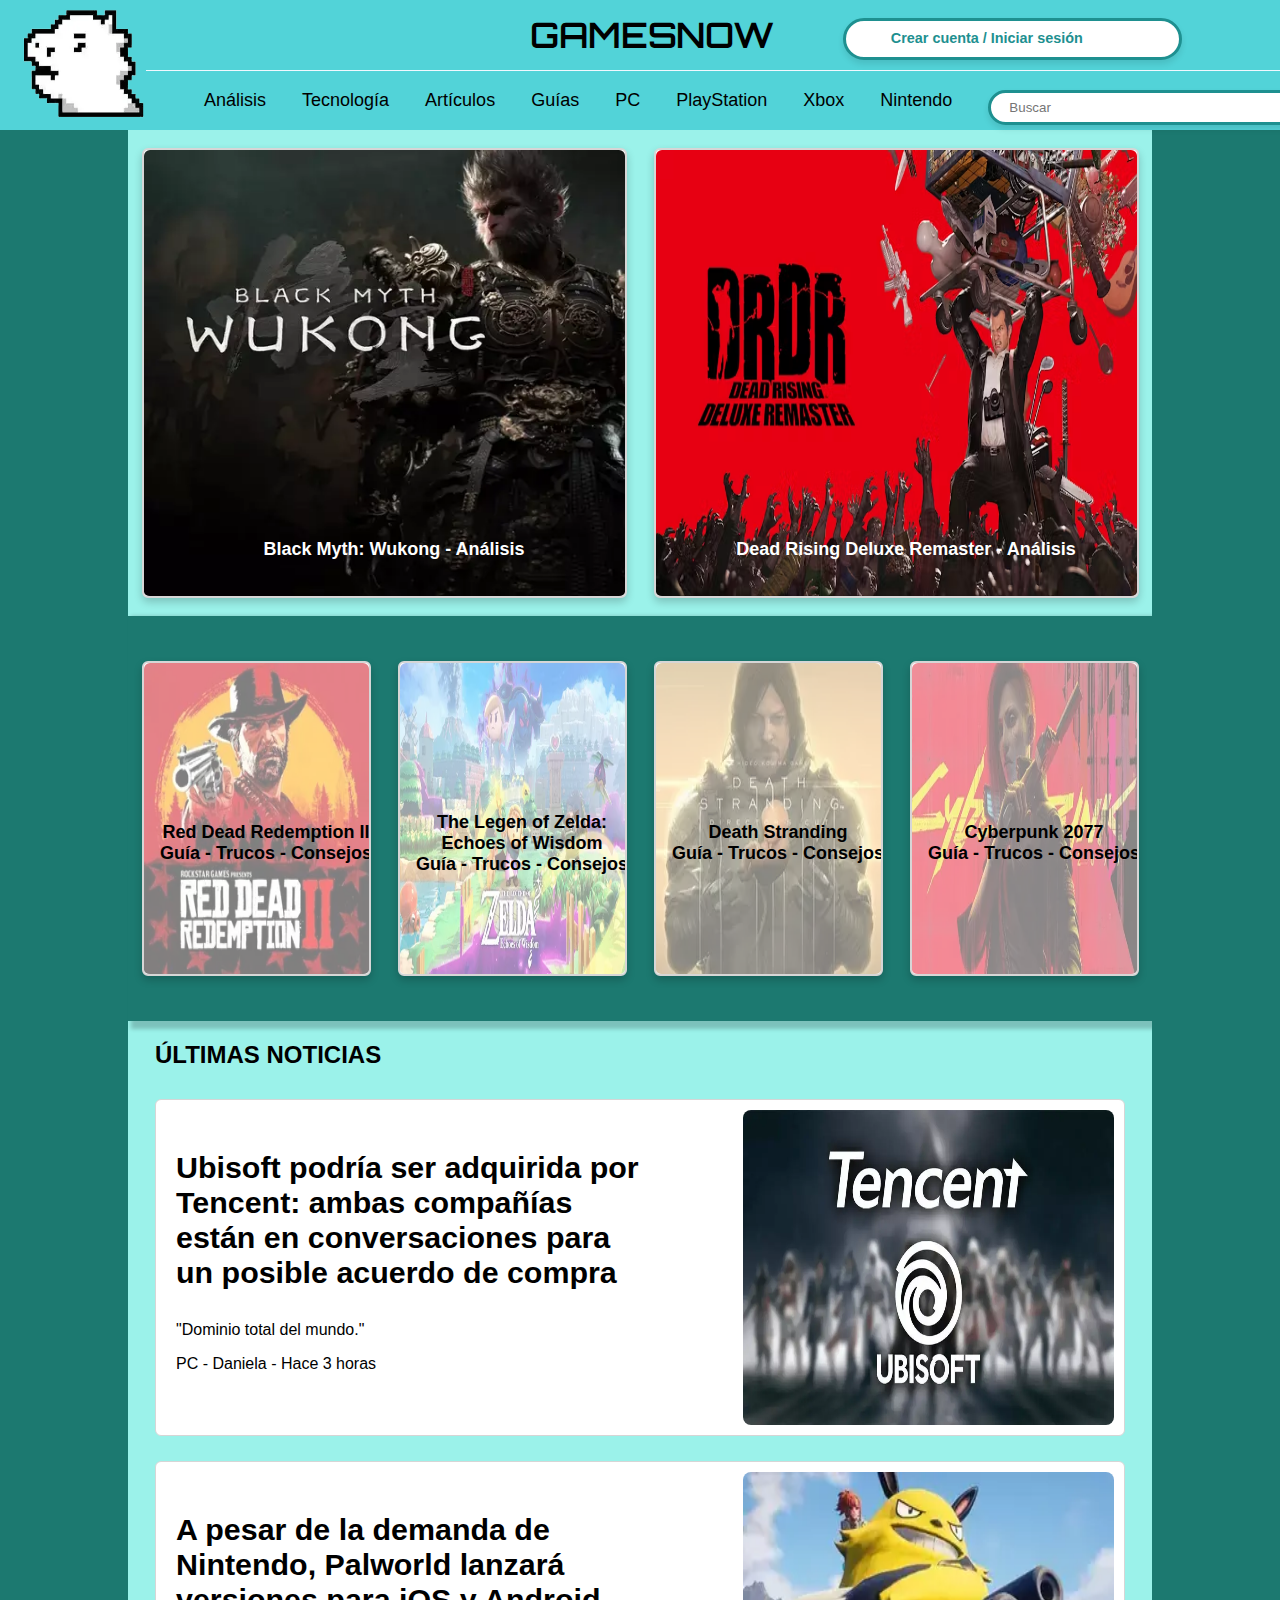
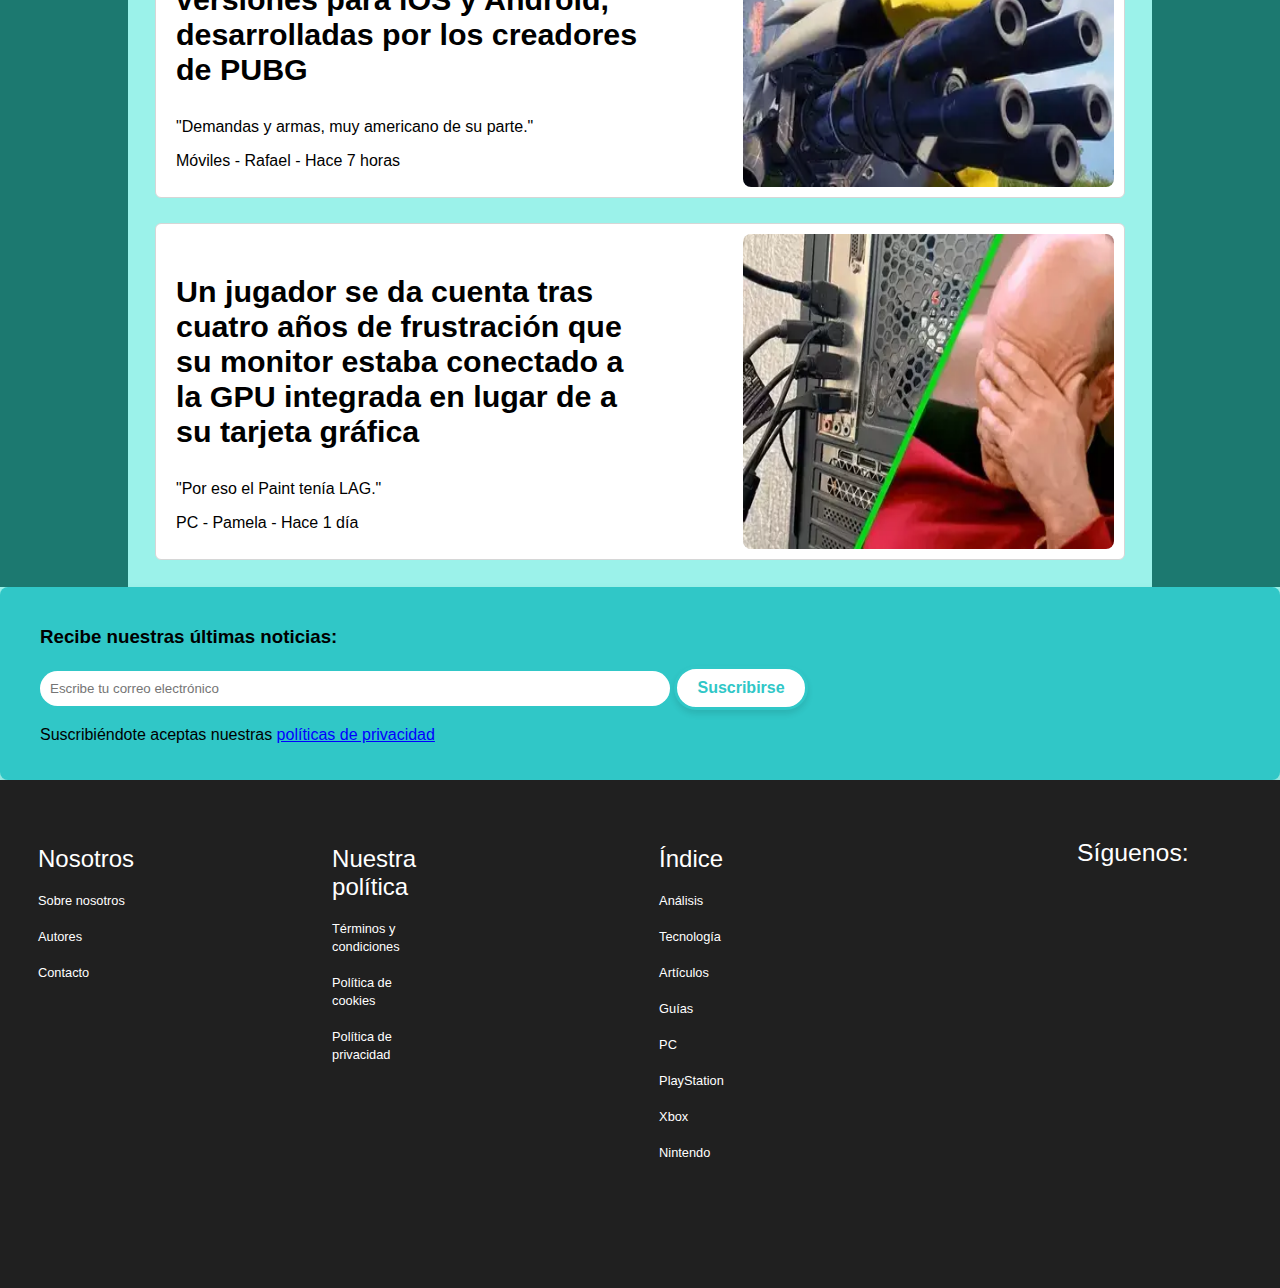
==== Gamesnow/index.html @ 9219a1fd "Update 9.3" ====
<!DOCTYPE html>
<html lang="es">
<head>
    <meta charset="UTF-8">
    <meta name="viewport" content="width=device-width, initial-scale=1.0">
    <title>GamesNow</title>
    <link rel="stylesheet" href="./css/styles.css">
    <link rel="stylesheet" href="./css/mediaquery.css">
    <link rel="preconnect" href="https://fonts.googleapis.com">
    <link rel="preconnect" href="https://fonts.gstatic.com" crossorigin>
    <link rel="preload" href="./img/black.webp" as="image" type="image/webp">
    <link rel="preload" href="./img/dead.webp" as="image" type="image/webp">
    <link rel="preload" href="https://fonts.googleapis.com/css2?family=Orbitron:wght@400..900&display=swap" as="style" onload="this.rel='stylesheet'">
    <link rel="stylesheet" href="https://cdnjs.cloudflare.com/ajax/libs/font-awesome/6.6.0/css/all.min.css" 
        integrity="sha512-Kc323vGBEqzTmouAECnVceyQqyqdsSiqLQISBL29aUW4U/M7pSPA/gEUZQqv1cwx4OnYxTxve5UMg5GT6L4JJg==" 
        crossorigin="anonymous" referrerpolicy="no-referrer" media="print" onload="this.media='all'">
    <noscript>
        <link href="https://fonts.googleapis.com/css2?family=Orbitron:wght@400..900&display=swap" rel="stylesheet">
        <link rel="stylesheet" href="https://cdnjs.cloudflare.com/ajax/libs/font-awesome/6.6.0/css/all.min.css" 
            integrity="sha512-Kc323vGBEqzTmouAECnVceyQqyqdsSiqLQISBL29aUW4U/M7pSPA/gEUZQqv1cwx4OnYxTxve5UMg5GT6L4JJg==" 
            crossorigin="anonymous" referrerpolicy="no-referrer">
    </noscript>
    <link rel="icon" href="./img/logo.ico">
</head>
<body>
    <div class="containeer">
        <header>
            <div class="logo">
                <img src="./img/logo.webp" alt="GamesNow Logo">
            </div>
            <nav class="navbar">
                <div class="contentGames">
                    <div id="name">
                        <h1 id="gn">GAMESNOW</h1>
                    </div>

                    <div id="login">
                        <a href="iniciar.html" class="login-button">Crear cuenta / Iniciar sesión</a>
                        <div class="us">
                            <i class="fa-solid fa-user user-icon"></i>
                        </div>
                    </div>
                </div>
                <div id="barra"></div>
                <ul>
                    <li><a href="#analisis">Análisis</a></li>
                    <li><a href="#">Tecnología</a></li>
                    <li><a href="#articulos">Artículos</a></li>
                    <li><a href="#guias">Guías</a></li>
                    <li><a href="#">PC</a></li>
                    <li><a href="#">PlayStation</a></li>
                    <li><a href="#">Xbox</a></li>
                    <li><a href="#">Nintendo</a></li>
                    <li>
                        <div class="search-container">
                            <input type="text" placeholder="Buscar" class="search-bar">
                                <i class="fa-solid fa-magnifying-glass search-icon"></i>
                        </div>
                    </li>
                    
                </ul>


            </nav>

        </header>
        <section id="mainplus">
            <div class="space"></div>
                <section id="main">
                    <section id="analisis">
                        <section class="main-news">
                                <article class="news-item">
                                    <a href="https://store.steampowered.com/app/2358720/Black_Myth_Wukong/" target="_blank" alt="Black Myth Wukong">
                                        <img src="./img/black.webp" alt="Análisis 1" loading="eager" width="600" height="400">
                                        <h2>Black Myth: Wukong - Análisis</h2>
                                    </a>
                                </article>
                                <article class="news-item">
                                    <a href="https://store.steampowered.com/app/2527390/Dead_Rising_Deluxe_Remaster/" targe="_blank" alt="Dead Rising">
                                        <img src="./img/dead.webp" alt="Análisis 2" loading="lazy" width="600" height="400">
                                        <h2>Dead Rising Deluxe Remaster - Análisis</h2>
                                    </a>
                                </article>
                        </section>
                    </section>
                    <section id="guias">
                        <section class="main-news1">
                            <article class="news-item1">
                                <a href="https://store.steampowered.com/app/1174180/Red_Dead_Redemption_2/" target="_blank" alt="Red Dead Redemption 2">
                                    <img src="./img/rdr.webp" alt="Guía 1" width="600" height="600" loading="lazy">
                                    <h2 class="centrado">Red Dead Redemption II<br>Guía - Trucos - Consejos</h2>
                                </a>

                                <h2></h2>
                            </article>
                            <article class="news-item1">
                                <a href="https://www.nintendo.com/es-mx/store/products/the-legend-of-zelda-echoes-of-wisdom-switch/?srsltid=AfmBOopmg5tK3_VgeYWtpDflLYSEW766OAkASGUtrrjEgy1zi1_tuj0G" target="_blank" alt="TLOZ Echoes of Wisdom">
                                    <img src="./img/zelda.webp" alt="Guía 2" width="600" height="600" loading="lazy">
                                    <h2 class="centrado">The Legen of Zelda:<br> Echoes of Wisdom <br> Guía - Trucos - Consejos</h2>
                                </a>
                            </article>
                            <article class="news-item1">
                                <a href="https://store.steampowered.com/app/1850570/DEATH_STRANDING_DIRECTORS_CUT/" target="_blank" alt="Death Stranding">
                                    <img src="./img/stranding.webp" alt="Guía 3" width="600" height="600" loading="lazy">
                                    <h2 class="centrado">Death Stranding <br>  Guía - Trucos - Consejos</h2>
                                </a>
                            </article>
                            <article class="news-item1">
                                <a href="https://www.google.com/url?sa=i&url=https%3A%2F%2Fstore.epicgames.com%2Fes-MX%2Fp%2Fcyberpunk-2077&psig=AOvVaw2ooD98-S2eKTb9n-_t6o2r&ust=1728593825517000&source=images&cd=vfe&opi=89978449&ved=0CBcQjhxqFwoTCOCrm_aXgokDFQAAAAAdAAAAABAP" target="_blank" alt="Cyberpunk 2077">
                                    <img src="./img/cyber.webp" alt="Guía 4" width="600" height="600" loading="lazy">
                                    <h2 class="centrado">Cyberpunk 2077 <br>  Guía - Trucos - Consejos</h2>
                                </a>
                            </article>
                        </section>
                    </section>

                    <section id="articulos">
                        <section class="recent-news">
                            <h2>ÚLTIMAS NOTICIAS</h2>
                            <div class="news-list">
                                <a href="#">
                                    <article class="recent-news-item">
                                        <div id="letra">
                                            <h3>Ubisoft podría ser adquirida por Tencent: ambas compañías están en conversaciones para un posible acuerdo de compra</h3>
                                            <p>"Dominio total del mundo."</p>
                                            <p>PC - Daniela - Hace 3 horas</p>
                                        </div>
                                        <div id="noticia">
                                            <img src="./img/ubi.webp" alt="Noticia 1" width="600" height="400" loading="lazy">
                                        </div>
                                        </article>
                                </a>
                                <a href="#">
                                    <article class="recent-news-item">
                                        <div id="letra">
                                            <h3>A pesar de la demanda de Nintendo, Palworld lanzará versiones para iOS y Android, desarrolladas por los creadores de PUBG</h3>
                                            <p>"Demandas y armas, muy americano de su parte."</p>
                                            <p>Móviles - Rafael - Hace 7 horas</p>
                                        </div>
                                        <div id="noticia">
                                            <img src="./img/palworld.webp" alt="Noticia 2" width="600" height="400" loading="lazy">
                                        </div>
                                    </article>
                                </a>
                                <a href="#">
                                    <article class="recent-news-item">
                                        <div id="letra">
                                            <h3>Un jugador se da cuenta tras cuatro años de frustración que su monitor estaba conectado a la GPU integrada en lugar de a su tarjeta gráfica</h3>
                                            <p>"Por eso el Paint tenía LAG."</p>
                                            <p>PC - Pamela - Hace 1 día</p>
                                        </div>
                                        <div id="noticia">
                                            <img src="./img/lag.webp" alt="Noticia 3" width="600" height="400" loading="lazy">
                                        </div>
                                    </article>
                                </a>
                            </div>
                        </section>
                    </section>
                </section>
            <div class="space"></div>
        </section>

        <section class="subscription">
            <h3>Recibe nuestras últimas noticias:</h3>
            <form action="#">
                <input type="email" placeholder="Escribe tu correo electrónico">
                <button type="button">Suscribirse</button>
            </form>
            <p>Suscribiéndote aceptas nuestras
                <a href="#" class="link-privacidad">políticas de privacidad</a>
            </p>
        </section>
    </div>

    <footer>
        <div class="footer-info">
            <div>
                <ul>
                    <li><a class="upper" href="#">Nosotros</a></li>
                    <li><a href="#">Sobre nosotros</a></li>
                    <li><a href="#">Autores</a></li>
                    <li><a href="#">Contacto</a></li>
                </ul>
            </div>
            <div>
                <ul>
                    <li><a class="upper" href="#">Nuestra política</a></li>
                    <li><a href="#">Términos y condiciones</a></li>
                    <li><a href="#">Política de cookies</a></li>
                    <li><a href="#">Política de privacidad</a></li>
                </ul>
            </div>

        </div>
        <div class="footer-info1">
            <div class="indice">
                <ul>
                    <li><a class="upper"href="#">Índice</a></li>
                    <li><a href="#analisis">Análisis</a></li>
                    <li><a href="#">Tecnología</a></li>
                    <li><a href="#articulos">Artículos</a></li>
                    <li><a href="#guias">Guías</a></li>
                    <li><a href="#">PC</a></li>
                    <li><a href="#">PlayStation</a></li>
                    <li><a href="#">Xbox</a></li>
                    <li><a href="#">Nintendo</a></li>
    
                </ul>
    
    
            </div>
            <div class="social-media">
                <div>
                    <h2>Síguenos:</h2>
                </div>
                <div class="redes">
                    <ul>
                        <li><a href="https://www.facebook.com" target="_blank" aria-label="Facebook"><i class="fa-brands fa-facebook"></i></a></li>
                        <li><a href="https://web.whatsapp.com" target="_blank" aria-label="Whatsapp"><i class="fa-brands fa-whatsapp"></i></a></li>
                        <li><a href="https://www.instagram.com" target="_blank" aria-label="Instagram"><i class="fa-brands fa-instagram"></i></a></li>
                        <li><a href="https://www.youtube.com" target="_blank" aria-label="Youtube"><i class="fa-brands fa-youtube"></i></a></li>
                        <li><a href="https://x.com/?lang=es" target="_blank" aria-label="X"><i class="fa-brands fa-x-twitter"></i></a></li>
                    </ul>
                </div>
            </div>
        </div>
    </footer>
</body>
</html>
---- Gamesnow/css/styles.css ----
html {
    min-height: 100vh;
    scroll-behavior: smooth;
}
body {
    font-family: Arial, sans-serif;
    margin: 0;
    padding: 0;
    background-color: #9BF2EA;
    width: 100%;
    overflow-x: hidden;
    height: 100%;
    
}
.containeer{
    min-height: calc(100vh - 40vh);
}
/* HEADER */
header {
    background-color: #52D3D8;
    padding: 20px;
    display: flex;
    justify-content: space-between;
    align-items: center;
    height: 10vh;
}
.navbar {
    display: flex;
    flex-direction: column;
    width: 100%;
    padding-top: 2vh;
}

.logo img {
    height: 14vh;
    width: 14vh;
}


/* ANALISIS */
#mainplus #main #analisis .main-news .news-item {
    position: relative;
    overflow: hidden;
}

#mainplus #main #analisis .main-news img {
    width: 100%;
    height: 100%;
    cursor: pointer;
    border-radius: 6px;
    transition: transform 0.3s ease;
    opacity: 1;
}

#mainplus #main #analisis .main-news img:hover {
    transform: scale(1.1);
}

#mainplus #main #analisis .main-news .news-item h2 {
    padding-top: 18vh;
    position: absolute;
    top: 0;
    left: 0;
    width: 100%;
    height: 100%;
    border-radius: 20px;
    display: flex;
    justify-content: center;
    align-items: center;
    color: white;  
    pointer-events: none; 
    transition: transform 0.3s ease, font-size 0.3s ease; 
}
#mainplus #main #analisis .main-news .news-item:hover h2{
    transform: scale(1.1);
    font-size: 1.2rem;
}

/* GUIAS */
#mainplus #main #guias .main-news1 .news-item1 {
    position: relative;
    overflow: hidden;
}

#mainplus #main #guias .main-news1 img {
    width: 100%;
    height: 100%;
    cursor: pointer;
    border-radius: 6px;
    transition: transform 0.3s ease;
    opacity: 0.5;
}

#mainplus #main #guias .main-news1 img:hover {
    transform: scale(1.1);
    opacity: 1;
}

#mainplus #main #guias .main-news1 .news-item1 h2 {
    height: 5vh;
    position: absolute;
    color: black;
    top: 0;
    left: 0;
    width: 100%;
    height: 100%;
    border-radius: 20px;
    display: flex;
    justify-content: center;
    align-items:center;
    pointer-events: none; 
    transition: transform 0.3s ease, font-size 0.3s ease; 

}
#mainplus #main #guias .main-news1 .news-item1:hover h2{
    transform: scale(1.1);
    font-size: 0rem;
}

.centrado{
    text-align: center;
}


nav > div#barra {
    background-color: aliceblue;
    height: 1px;
    width: 100%;
    margin-top: 10px;
}
nav.navbar > div.contentGames{
    display: flex;
    justify-content: center;
}

nav.navbar > div.contentGames > div#name {
    display: flex;
    justify-items: center;
    align-items: center;
    position: relative;
    width: 100%;
    padding-left: 35vh;
}

.us i{
    text-align: center;
    justify-content: center;
    display: flex;
    align-self: center;
    align-items: center;

}

nav.navbar > div.contentGames > div#login {
    display: flex;
    justify-content: center;
    margin-top: 20px;
    position: relative; 
    padding: 0%;
}

.navbar h1 {
    font-family: "Orbitron", sans-serif;
    font-size: 2.2rem;
    height: 15px;
    font-weight: 600;
}
.contentGames {
    display: flex;
    justify-content: space-between;
    width: 100%;
}
.navbar ul {
    display: flex;
    justify-content: center;
    list-style-type: none;
    height: 30px;
    padding-bottom: 4vh;
}

.navbar li {
    margin: 0.4vh 2vh;
}

.navbar a {
    color: black;
    text-decoration: none;
    font-size: 18px;
}

nav > div.contentGames > div {
    display: flex;
    justify-content: center;
    flex-direction: column;
}

.contentGames #login .login-button {
    background-color: white;
    color: #1e9090;
    margin-top: 2vh;
    margin-right: 18.5vh;
    padding: 1vh 2vh;
    padding-left: 5vh;
    border-radius: 25px;
    border: 3px solid;
    cursor: pointer;
    font-size: 0.9rem;
    transition: 0.3s;
    box-shadow: 0px 4px 6px rgba(0, 0, 0, 0.1);
    width: 30vh;
    height: 2vh;
    font-weight: bold;
    
}

.contentGames #login .login-button:hover {
    background-color: #1e9090;
    color: white;
}

.user-icon{
    position: absolute;
    top: 4.7vh;
    left: 1.5vh;
    transform: translateY(-50%); 
    color: #1e9090; 
    font-size: 2vh; 
}
.login-button:hover, .user-icon:hover{
    color: white;
}
section#main{
    display: flex;
    flex-direction: column;
    width: 80%;
  
}
div.space{
    width: 10%;
    height: 100;
    background-color: #1C7970;
}
section#mainplus{
    display: flex


}

.search-container {
    display: flex;
    justify-content: center;
    position: relative; 
    width: 38vh;
    height: 3vh;
    padding-bottom: 0.5vh;
    margin-bottom: 1vh;
}

.search-bar {
    padding-left: 2vh;
    width: 100%;
    height: 100%;
    border: 3px solid;
    border-radius: 25px;
    border-color: #1e9090;
    color: black;
    box-shadow: 0px 4px 6px rgba(0, 0, 0, 0.1);
    outline: none;
}
.search-icon {
    position: absolute;
    right: 20px;
    top: 50%;
    transform: translateY(-50%); 
    color: black; 
    font-size: 1rem; 
}

.search-btn {
    background-color: #30c7c7;
    border: none;
    padding: 10px;
    border-radius: 25px;
    margin-left: 10px;
    cursor: pointer;
}

.main-news {
    display: flex;
    justify-content: space-between;
    padding-top: 2vh;
    width:100%;
    height: 50vh;
    background-color: #9BF2EA;
    padding-bottom: 2vh;
}

.main-news1{
    display: flex;
    justify-content: space-between;
    padding-top: 5vh;
    width:100%;
    height: 35vh;
    padding-bottom: 5vh;
    background-color: #1C7970;
    box-shadow: 7px 4px 4px 4px rgba(0.2, 0.2, 0.2, 0.2);
}
.news-item {
    width: 48%;
    border: 2px solid #d6d6d6;
    box-shadow: 0px 4px 8px rgba(0, 0, 0, 0.2);
    border-radius: 6px;
    background-color: white;
    margin-left: 1.5vh;
    margin-right: 1.5vh;
}

.news-item1{
    width: 50%;
    border: 2px solid #d6d6d6;
    box-shadow: 0px 4px 8px rgba(0, 0, 0, 0.2);
    border-radius: 6px;
    background-color: white;
    margin-left: 1.5vh;
    margin-right: 1.5vh;
}

.news-item img {
    width: 100%;
    height: auto;
    border-bottom: 2px solid #d6d6d6;
    border-radius: 8px 8px 0 0;
}
.news-item1 img {
    width: 100%;
    height: auto;
    border-bottom: 2px solid #d6d6d6;
    border-radius: 8px 8px 0 0;
}

.news-item h2 {
    font-size: 18px;
    color: #333;
    padding: 10px;
}
.news-item1 h2 {
    font-size: 18px;
    color: #333;
    padding: 10px;
}

.recent-news {
    background-color: #9BF2EA;
    padding: 0vh 3vh 3vh 3vh;
    margin-top: 2vh;
    height: 50%;
    padding-bottom: 3vh;
}

.recent-news h2 {
    color: black;
    font-size: 1.5rem;
    font-weight: bold;
}

.news-list {
    display: flex;
    flex-direction: column;
    gap: 15px;
}

.news-list a{
    text-decoration: none;
    color: black;
    width: 100%;
    height: 100%;
}

.recent-news-item {
    display: flex;
    justify-content: space-between;
    border: 1px solid #d6d6d6;
    padding: 10px;
    margin-top: 10px;
    border-radius: 6px;
    background-color: white;
    height: 35vh;
}

.recent-news-item #letra{
    width: 60%;
    height: 100%;
    max-width: 100%; 
    overflow: hidden; 
    text-overflow: ellipsis; 
    white-space: normal; 
    padding: 10px; 
}

.recent-news-item #noticia{
    display: flex;
    justify-content: center;
    width: 40%;
    height: 100%;
}
.recent-news-item  img{
    height: 100%;
    width: 100%;
    border-radius: 8px;
}

.recent-news-item h3 {
    color: black;
    font-size: 1.9rem;
    margin-right: 10vh;
}
.recent-news-item p{
    font-size: 1rem;
}
.recent-news-item .noticia{
    width: 10vh;
    height: auto;
}


.subscription {
    background-color: #30c7c7;
    padding: 20px 20px 20px 40px;
    box-shadow: 0px 4px 8px rgba(0, 0, 0, 0.1);
    border-radius: 8px;
}

.subscription input[type="email"] {
    padding: 10px;
    width: 50%;
    border: none;
    border-radius: 25px;
}

.link-privacidad {
    color: blue; 
    text-decoration: underline;
}

.link-privacidad:hover {
    text-decoration: none; 
}

.subscription button {
    background-color: white;
    color: #30c7c7;
    padding: 10px 20px;
    border: none;
    border-radius: 25px;
    cursor: pointer;
    font-size: 16px;
    transition: 0.3s;
    box-shadow: 0px 4px 6px rgba(0, 0, 0, 0.1);
    font-weight: bold;
    border: 3px solid;
}

.subscription button:hover {
    background-color: #1e9090;
    color: white;
}


footer {
    background-color: #202020;
    color: white;
    padding: 20px ;
    display: flex;
    gap: 10vh;
    height: auto;
}

.footer-info ul {
    list-style-type: none;
    padding: 0;
    
}
.footer-info{
    display: flex;
    justify-content: space-between;
    gap: 20vh;
    padding-top: 3vh;
}
.footer-info1{
    padding-left: 15vh;
    display: flex;
    gap: 0vh;
    justify-content: space-between;
}

.footer-info a {
    color: white;
    text-decoration: none;
    font-size: 0.8rem;
    
}
.footer-info li{
    margin-top: 2vh;
    margin-left: 2vh;
}
.footer-info a.upper{
    font-size: 1.5rem;
}
.indice{
    padding-top: 3vh;
}
.indice ul {
    list-style-type: none;
    padding: 0;
    
}
.indice li{
    margin-top: 2vh;
    margin-left: 2vh;
}
.indice a.upper{
    font-size: 1.5rem;
}

.indice a{
    color: white;
    text-decoration: none;
    font-size: 0.8rem;
    
}
.social-media{
    padding-top: 2vh;
}
.social-media div h2{
    font-size: 1.55rem;
    font-weight: 200;
}

.social-media i {
    width: 5vh;
    height: 10vh;
    margin: 0 1vh;
    padding-top:0vh;
    cursor: pointer;
    font-size: 30px;
}
.social-media li{
    list-style: none
}
.social-media ul{
    display: flex;
    justify-content: space-between;
    padding-left: 0;
}
.social-media a{
    color: white;
    text-decoration: none;
    font-size: 2vh;
    
}

.social-media{
    display: flex;
    flex-direction: column;
    height: 50vh;
    width: 30%;
}
.social-media .redes{
    width: 60vh;
}
---- Gamesnow/css/mediaquery.css ----
/* Tablet */
@media (max-width: 768px) {
    html {
        min-height: 100vh;
        scroll-behavior: smooth;
        width: 100%;
    }
    body {
        overflow-x: hidden;
        width: 100%;
        background-image: url('./img/background.webp');
        background-size: cover;
        background-position: center;
    }

    .contentGames, .navbar ul, .main-news, .search-container {
        flex-direction: column;
        align-items: center;
    }

    .contentGames #login .login-button{
        width: 100%;
    }

    .news-item, .recent-news {
        width: 88%;
    }

    .search-bar {
        display: block;
    }

    .subscription input[type="email"] {
        width: 100%;
    }

    .subscription button {
        display: block;
    }

    nav.navbar > div.contentGames > div#name{
        width: 10vh;
        align-self: center;
        align-items: center;
        padding: 0;
    }

    nav.navbar > div.contentGames{
        display: flex;
        justify-content: center;
        align-items: center;
        width: 100%;
    }

    .navbar ul .search-container{
        display: flex;
        justify-content: center;
        align-items: center;
        margin: 0;
    }

    .navbar ul .search-container .search-bar{
        font-size: 1.1rem;
    }

    .logo img {
        display: block;
    }

    header > div.logo{
        display: flex;
        height: 10%;
        padding-top: 5vh;
        right:50%;   
        align-items: center;
        align-self: center;
    }

    nav > div#barra{
        width: 100%;
    } 

    .navbar {
        width: 100%;
        display: flex;
        flex-direction: column;
        padding: 0;
        
        height: 200vh;
    }

    header{
        display: flex;
        flex-direction: column;
        height: 65vh;
        width: 100%;
        padding: 0;
    }

    .navbar ul {
        margin-top: 0%; 
        display: flex;
        justify-content:flex-start;
        padding: 0;
        height: 50vh;
    }

    nav.navbar li {
        margin: 10px 0;
        width: 100%;
        display: flex;
        justify-content: center;
    }

    .contentGames #login .login-button {
        width: 90%; 
        text-align: center;
        font-size: 1.2rem;
    }

    .containeer{
        width: 100%;
    }

    #mainplus{
        width: 100%;
        padding-bottom: 5vh;
        padding-top: 5vh;
    }

    #mainplus #main{
        width: 100%;
    }

    #mainplus #main #analisis .main-news{
        display: flex;
        flex-direction: column;
        gap: 1vh;
    }
    #mainplus #main #analisis .main-news .news-item{
        height: inherit;
        width: 100%;
        border: 0px;
    }

    #mainplus #main #analisis .main-news .news-item img{
        width: 100%;
        height: 100%;
    }

    #mainplus #main #analisis .main-news .news-item a h2{
        display: block;
        padding-left: 5vh;
        font-size: 1.5rem;
        width: 100%;
    }

    #mainplus #main #guias .main-news1{
        display: flex;
        flex-direction: column;
        width: 100%;
        padding: 5vh 0  5vh 0;
        gap: 3vh;
        margin: 0;
        height: 80vh;
        box-shadow: none;
    }

    #mainplus #main #guias{
        height: 150%;
        width: 100%;
        padding: 0vh;
        margin: 0;
        margin-top: 4vh;
        background-color: #1C7970;
    }

    #mainplus #main #guias .main-news1 .news-item1{
        width: 100%;
        height: 70%;
        padding: 0;

        margin-left: 0;
        margin-right: 0;
        border: 0;
        box-shadow: 0;
    }

    #mainplus #main #guias .main-news1 .news-item1 h2{
        font-size: 1.5rem;
    }

    #mainplus #main #guias .main-news1 .news-item1 img{
        font-size: 1.5rem;
        width: 100%;
        height: 100%;
    }

    #mainplus #main #articulos{
        display: flex;
        justify-content: center;
        padding: 0;
        width: 100%;
        
    }

    #mainplus #main #articulos .recent-news{
        padding: 0;
    }
    #mainplus #main #articulos .recent-news h2{
        font-size: 2rem;
    }
    #mainplus #main #articulos .recent-news .news-list a .recent-news-item{
        height: 20vh;
        border: none;
    }
    #mainplus #main #articulos .recent-news .news-list a .recent-news-item #letra{
        padding: 0;
    }
    #mainplus #main #articulos .recent-news .news-list a .recent-news-item #letra h3{
        font-size: 1.3rem;
        margin-right: 2vh;
    }
    #mainplus #main #articulos .recent-news .news-list a .recent-news-item #letra p{
        font-size: 1rem;
    }
    .containeer .subscription{
        padding: 5vh;
        border-radius: 0;
    }
    .containeer .subscription h3{
        font-size: 1.6rem;
    }
    .containeer .subscription form{
        display: flex;
        justify-content: space-between;
        gap: 2vh;
    }
    .containeer .subscription form input{
        font-size: 1.4rem;
    }
    .containeer .subscription form button{
        font-size: 1.3rem;
    }
    .containeer .subscription p{
        font-size: 1.1rem;
    }
    div.space{
        display: none;
    }

    section#main{
        display: flex;
        flex-direction: column;
        width: 100%;
      
    }
    footer .social-media .redes{
        width: 20vh;
        display: flex;
        justify-content: center;
    }

    footer .social-media .redes ul{
        display: flex;
        flex-direction: column;
        justify-content: center;
        align-items: center;
        width: 10vh;
    }
    footer{
        padding: 0;
        display: block;

    }
    footer .footer-info{
        display: flex;
        justify-content: space-between;
        padding: 5vh;
    }
    footer .footer-info1{
        display: flex;
        justify-content: space-between;
        padding: 0vh 5vh  2vh 5vh;
        gap: 20vh;
    }
    footer .social-media .redes ul li{
        height: 5vh;
        padding-bottom: 2vh;
    }
    footer .indice{
        padding: 0;
    }
    footer .social-media{
        padding: 0;
    }
    footer .social-media div{
        padding-left: 3vh;
    }
    footer .footer-info div ul li a{
        font-size: 1.1rem;
    }
    footer .footer-info div ul li a .upper{
        font-size: 1.2rem;
    }
    footer .footer-info1 div ul li a{
        font-size: 1.1rem;
    }
    footer .footer-info1 div ul li a .upper{
        font-size: 1.2rem;
    }
    .social-media div h2{
        margin-top: 2vh;
    }
}


/* Celular */
@media (max-width: 480px) {
    html {
        min-height: 100vh;
        scroll-behavior: smooth;
        width: 100%;
    }
    body {
        overflow-x: hidden;
        width: 100%;
        background-image: url('./img/background.webp');
        background-size: cover;
        background-position: center;
    }

    .contentGames, .navbar ul, .main-news, .search-container {
        flex-direction: column;
        align-items: center;
    }

    .news-item, .recent-news {
        width: 88%;
    }

    .search-bar {
        display: block;
    }

    .subscription input[type="email"] {
        width: 100%;
    }

    .subscription button {
        display: block;
    }

    nav.navbar > div.contentGames > div#name{
        width: 5vh;
        align-self: center;
        align-items: center;
        padding: 0;
    }

    nav.navbar > div.contentGames{
        display: flex;
        justify-content: center;
        align-items: center;
        width: 100%;
    }

    .navbar ul .search-container{
        display: flex;
        justify-content: center;
        align-items: center;
        margin: 0;
    }

    .navbar ul .search-container .search-bar{
        font-size: 1.1rem;
    }

    .logo img {
        display: block;
    }

    header > div.logo{
        display: flex;
        height: 10%;
        padding-top: 5vh;
        right:50%;   
        align-items: center;
        align-self: center;
    }

    nav > div#barra{
        width: 100%;
    } 

    .navbar {
        width: 100%;
        display: flex;
        flex-direction: column;
        padding: 0;
        
        height: 200vh;
    }

    header{
        display: flex;
        flex-direction: column;
        height: 85vh;
        width: 100%;
        padding: 0;
    }

    .navbar ul {
        margin-top: 0%; 
        display: flex;
        justify-content:flex-start;
        padding: 0;
        height: 50vh;
    }

    nav.navbar li {
        margin: 10px 0;
        width: 100%;
        display: flex;
        justify-content: center;
    }

    .contentGames #login .login-button {
        width: 87%; 
        text-align: center;
        font-size: 1.1rem;

    }

    .containeer{
        width: 100%;
    }

    #mainplus{
        width: 100%;
        padding-bottom: 5vh;
    }

    #mainplus #main{
        width: 100%;
    }

    #mainplus #main #analisis .main-news{
        display: flex;
        flex-direction: column;
        gap: 1vh;
    }
    #mainplus #main #analisis .main-news .news-item{
        height: inherit;
        width: 100%;
        border: 0px;
    }

    #mainplus #main #analisis .main-news .news-item img{
        width: 100%;
        height: 100%;
    }

    #mainplus #main #analisis .main-news .news-item a h2{
        display: block;
        padding-left: 5vh;
        font-size: 1.2rem;
        width: 100%;
    }

    #mainplus #main #guias .main-news1{
        display: flex;
        flex-direction: column;
        width: 100%;
        padding: 5vh 0  5vh 0;
        gap: 3vh;
        margin: 0;
        height: 80vh;
        box-shadow: none;
    }

    #mainplus #main #guias{
        height: 150%;
        width: 100%;
        padding: 0vh;
        margin: 0;
        margin-top: 4vh;
        background-color: #1C7970;
    }

    #mainplus #main #guias .main-news1 .news-item1{
        width: 100%;
        height: 70%;
        padding: 0;

        margin-left: 0;
        margin-right: 0;
        border: 0;
        box-shadow: 0;
    }

    #mainplus #main #guias .main-news1 .news-item1 h2{
        font-size: 1.3rem;
    }

    #mainplus #main #guias .main-news1 .news-item1 img{
        font-size: 1.5rem;
        width: 100%;
        height: 100%;
    }
    
    #mainplus #main #articulos{
        display: flex;
        justify-content: center;
        padding: 0;
        width: 100%;
        
    }

    #mainplus #main #articulos .recent-news{
        padding: 0;
    }
    #mainplus #main #articulos .recent-news h2{
        font-size: 1.5rem;
    }
    #mainplus #main #articulos .recent-news .news-list a .recent-news-item{
        height: 20vh;
        border: none;
    }
    #mainplus #main #articulos .recent-news .news-list a .recent-news-item #letra{
        padding: 0;
    }
    #mainplus #main #articulos .recent-news .news-list a .recent-news-item #letra h3{
        font-size: 0.9rem;
        margin-right: 2vh;
    }
    #mainplus #main #articulos .recent-news .news-list a .recent-news-item #letra p{
        font-size: 0.6rem;
    }
    .containeer .subscription{
        padding: 5vh;
        border-radius: 0;
    }
    .containeer .subscription h3{
        font-size: 1.2rem;
    }
    .containeer .subscription form{
        display: flex;
        justify-content: space-between;
        gap: 2vh;
    }
    .containeer .subscription form input{
        font-size: 1rem;
    }
    .containeer .subscription form button{
        font-size: 1rem;
    }
    .containeer .subscription p{
        font-size: 0.9rem;
    }
    div.space{
        display: none;
    }

    section#main{
        display: flex;
        flex-direction: column;
        width: 100%;
      
    }
    footer .social-media .redes{
        width: 10vh;
        display: flex;
        justify-content: center;
        
    }

    footer .social-media .redes ul{
        display: flex;
        flex-direction: column;
        justify-content: center;
        align-items: center;
        width: 10vh;
        gap: 1.5vh;
    }
    footer{
        padding: 0;
        display: block;

    }
    footer .footer-info{
        display: flex;
        justify-content: space-between;
        padding: 5vh;
        gap:1%;
    }
    footer .footer-info1{
        display: flex;
        justify-content: space-between;
        padding: 5vh;
        gap:1%;
    }
    footer .social-media .redes ul li{
        height: 5vh;

    }
    footer .indice{
        padding: 0;
    }
    footer .social-media{
        padding: 0;
        padding-right: 3vh;
    }
    footer .social-media div{
        padding-left: 0vh;
    }
    footer .footer-info div ul li a{
        font-size: 1rem;
    }
    footer .footer-info div ul li a .upper{
        font-size: 1.1rem;
    }
    footer .footer-info1 div ul li a{
        font-size: 1rem;
    }
    footer .footer-info1 div ul li a .upper{
        font-size: 1.1rem;
    }
    .social-media div h2{
        margin-top: 2vh;
    }
}
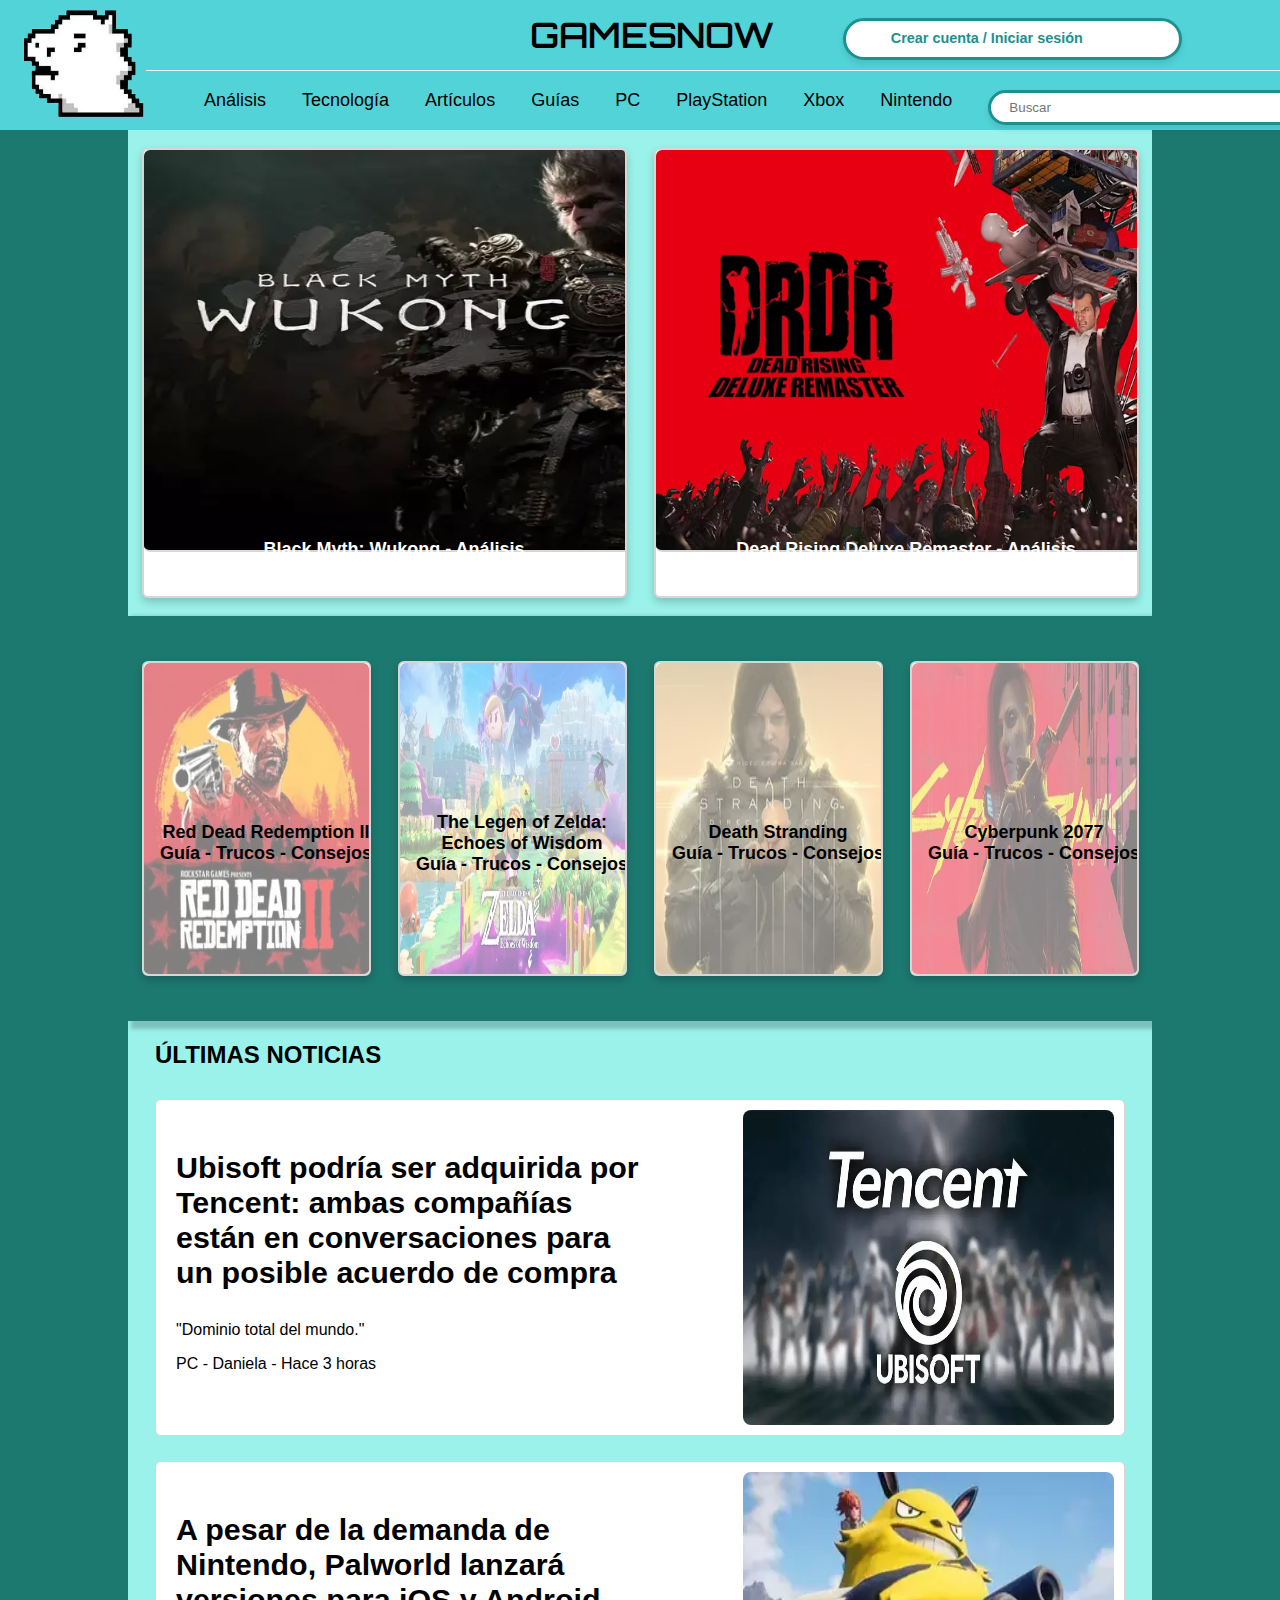
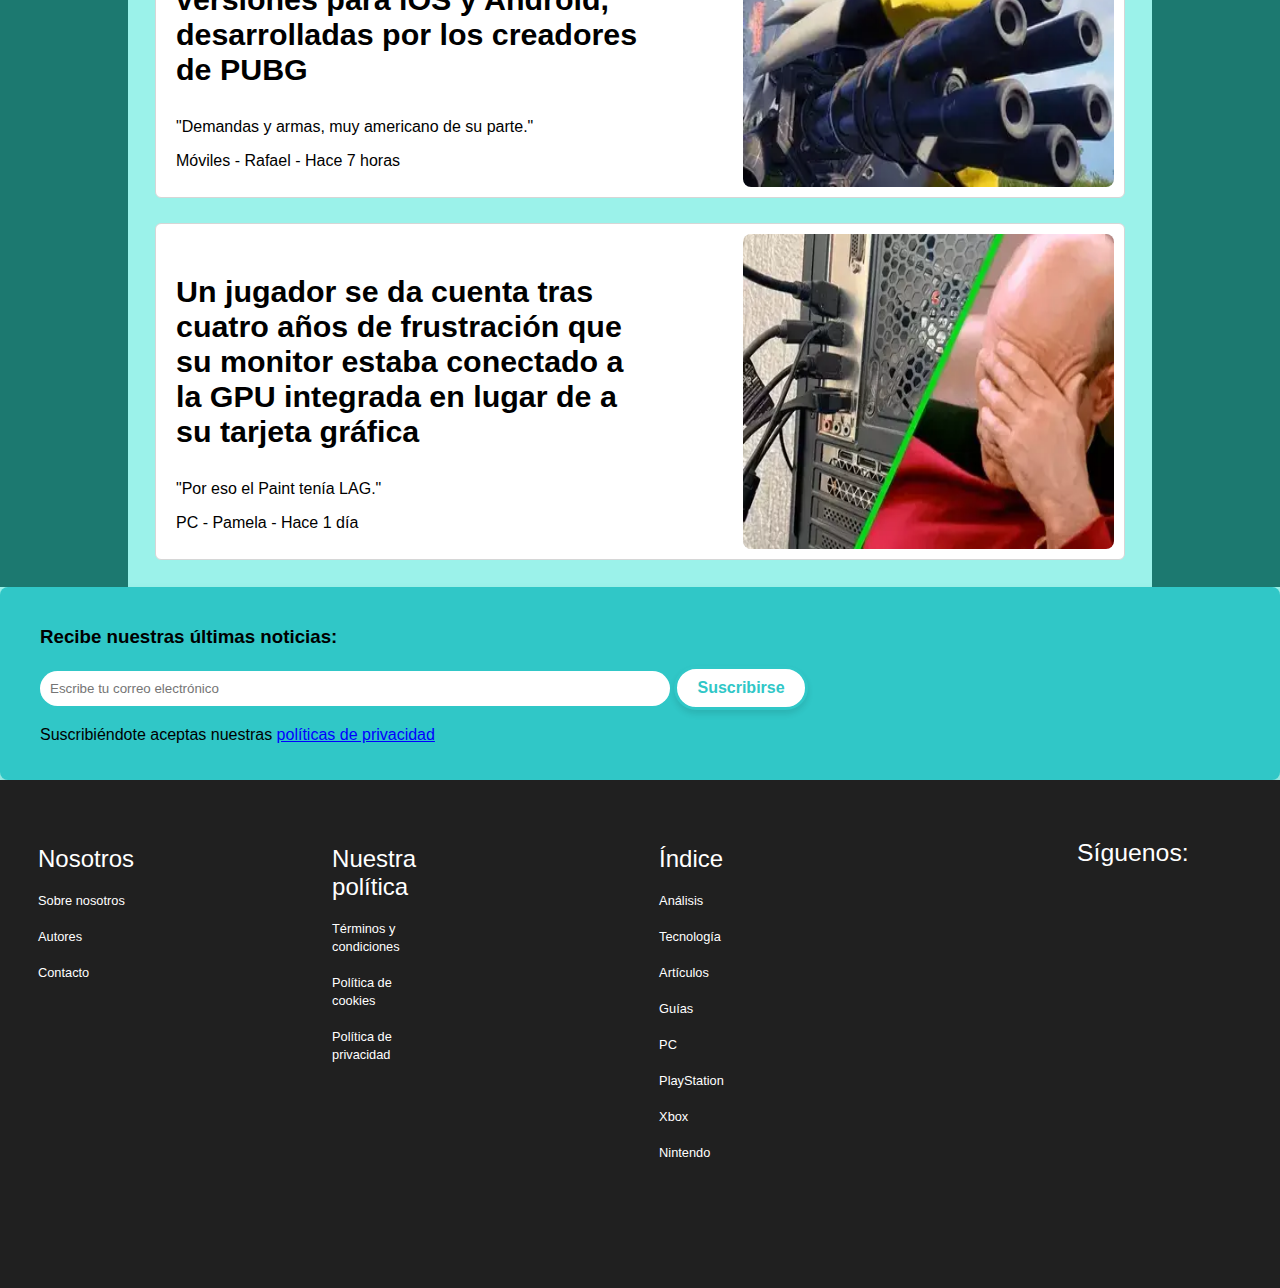
==== commit 0e5a21c7: "Update 10.2" ====
--- a/Gamesnow/index.html
+++ b/Gamesnow/index.html
@@ -35,10 +35,7 @@
                     </div>
 
                     <div id="login">
-                        <a href="iniciar.html" class="login-button">Crear cuenta / Iniciar sesión</a>
-                        <div class="us">
-                            <i class="fa-solid fa-user user-icon"></i>
-                        </div>
+                        <a href="iniciar.html" class="login-button"> <i class="fa-solid fa-user user-icon"></i>Crear cuenta / Iniciar sesión</a>
                     </div>
                 </div>
                 <div id="barra"></div>
@@ -71,7 +68,7 @@
                         <section class="main-news">
                                 <article class="news-item">
                                     <a href="https://store.steampowered.com/app/2358720/Black_Myth_Wukong/" target="_blank" alt="Black Myth Wukong">
-                                        <img src="./img/black.webp" alt="Análisis 1" loading="eager" width="600" height="400">
+                                        <img src="./img/black.webp" alt="Análisis 1" loading="eager">
                                         <h2>Black Myth: Wukong - Análisis</h2>
                                     </a>
                                 </article>
--- a/Gamesnow/css/styles.css
+++ b/Gamesnow/css/styles.css
@@ -72,6 +72,12 @@
     pointer-events: none; 
     transition: transform 0.3s ease, font-size 0.3s ease; 
 }
+
+#mainplus #main #analisis .main-news .news-item img{
+    width: 600px;
+    height: 400px;
+}
+
 #mainplus #main #analisis .main-news .news-item:hover h2{
     transform: scale(1.1);
     font-size: 1.2rem;
@@ -221,8 +227,8 @@
 
 .user-icon{
     position: absolute;
-    top: 4.7vh;
-    left: 1.5vh;
+    top: 4.2vh;
+    left: 3vh;
     transform: translateY(-50%); 
     color: #1e9090; 
     font-size: 2vh; 
--- a/Gamesnow/css/mediaquery.css
+++ b/Gamesnow/css/mediaquery.css
@@ -426,10 +426,10 @@
     }
 
     .contentGames #login .login-button {
-        width: 87%; 
+        width: 100%; 
         text-align: center;
         font-size: 1.1rem;
-
+        padding: 1vh 0vh;
     }
 
     .containeer{
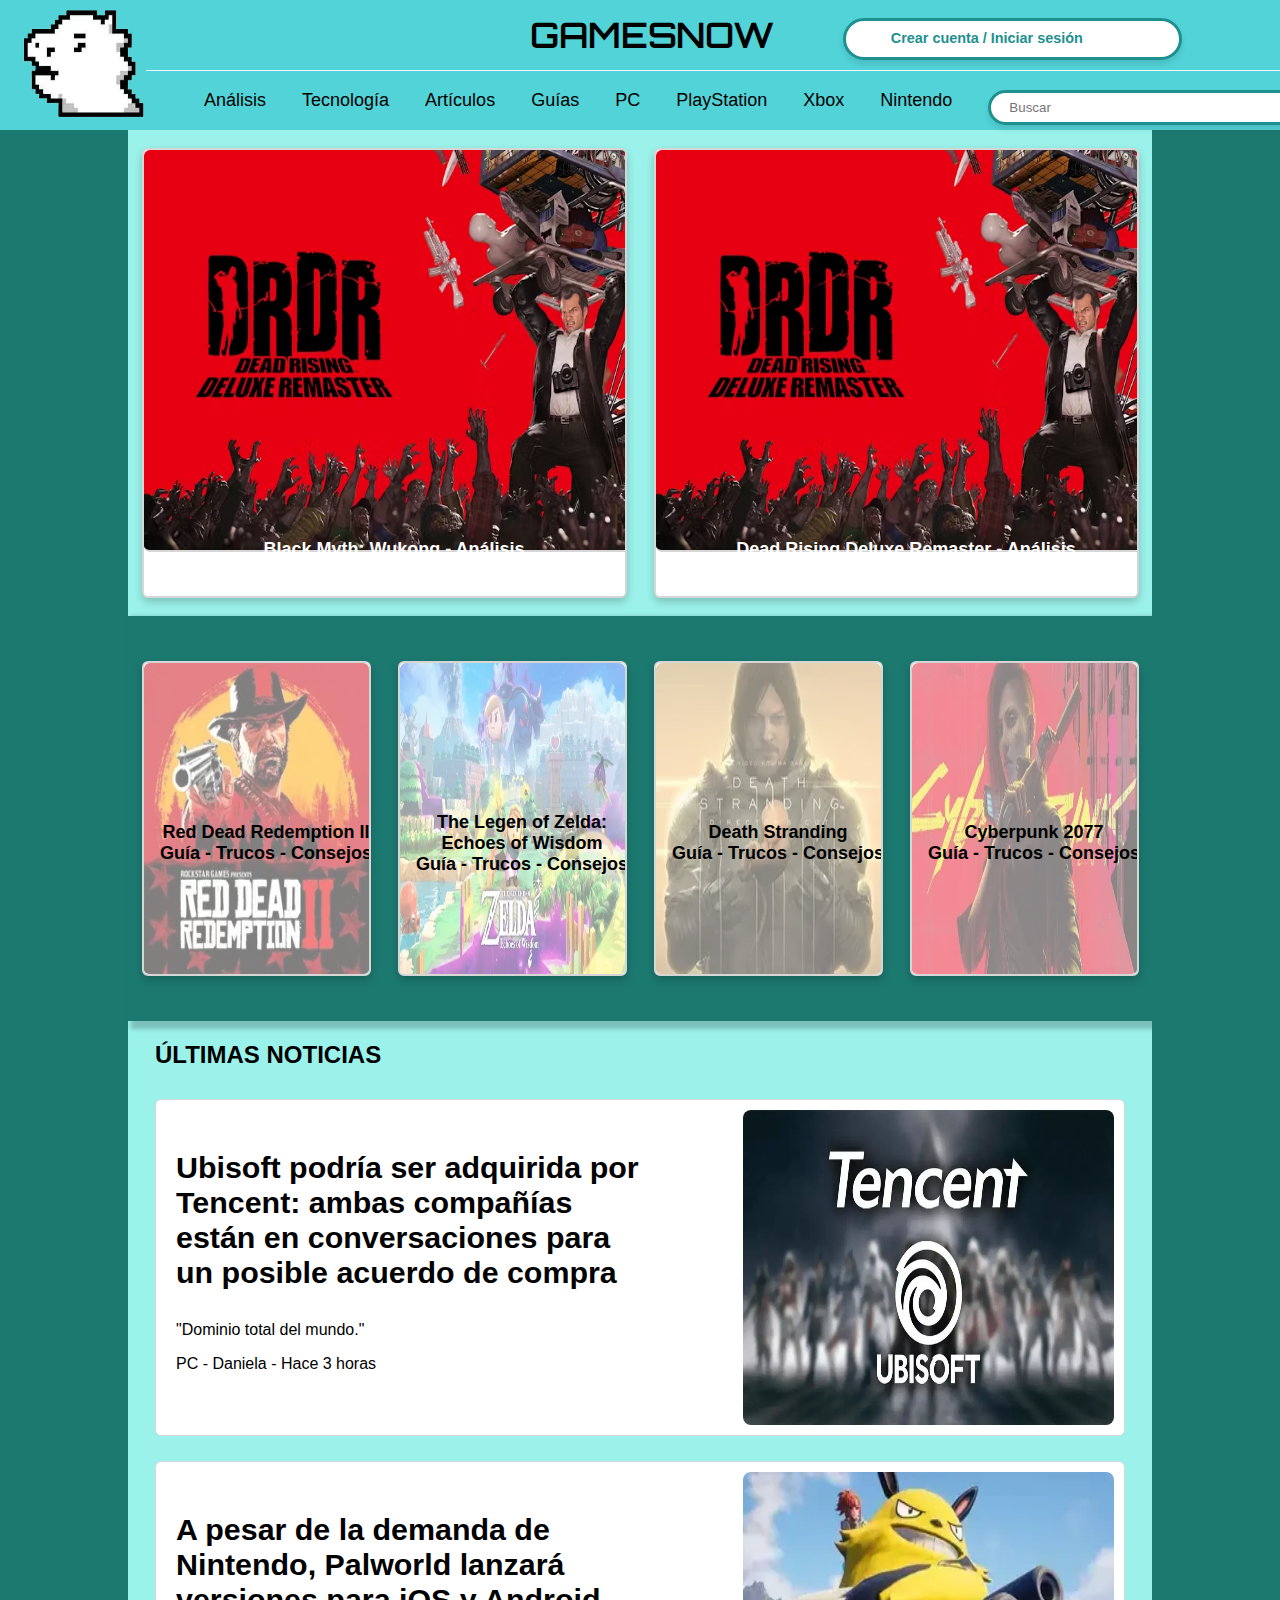
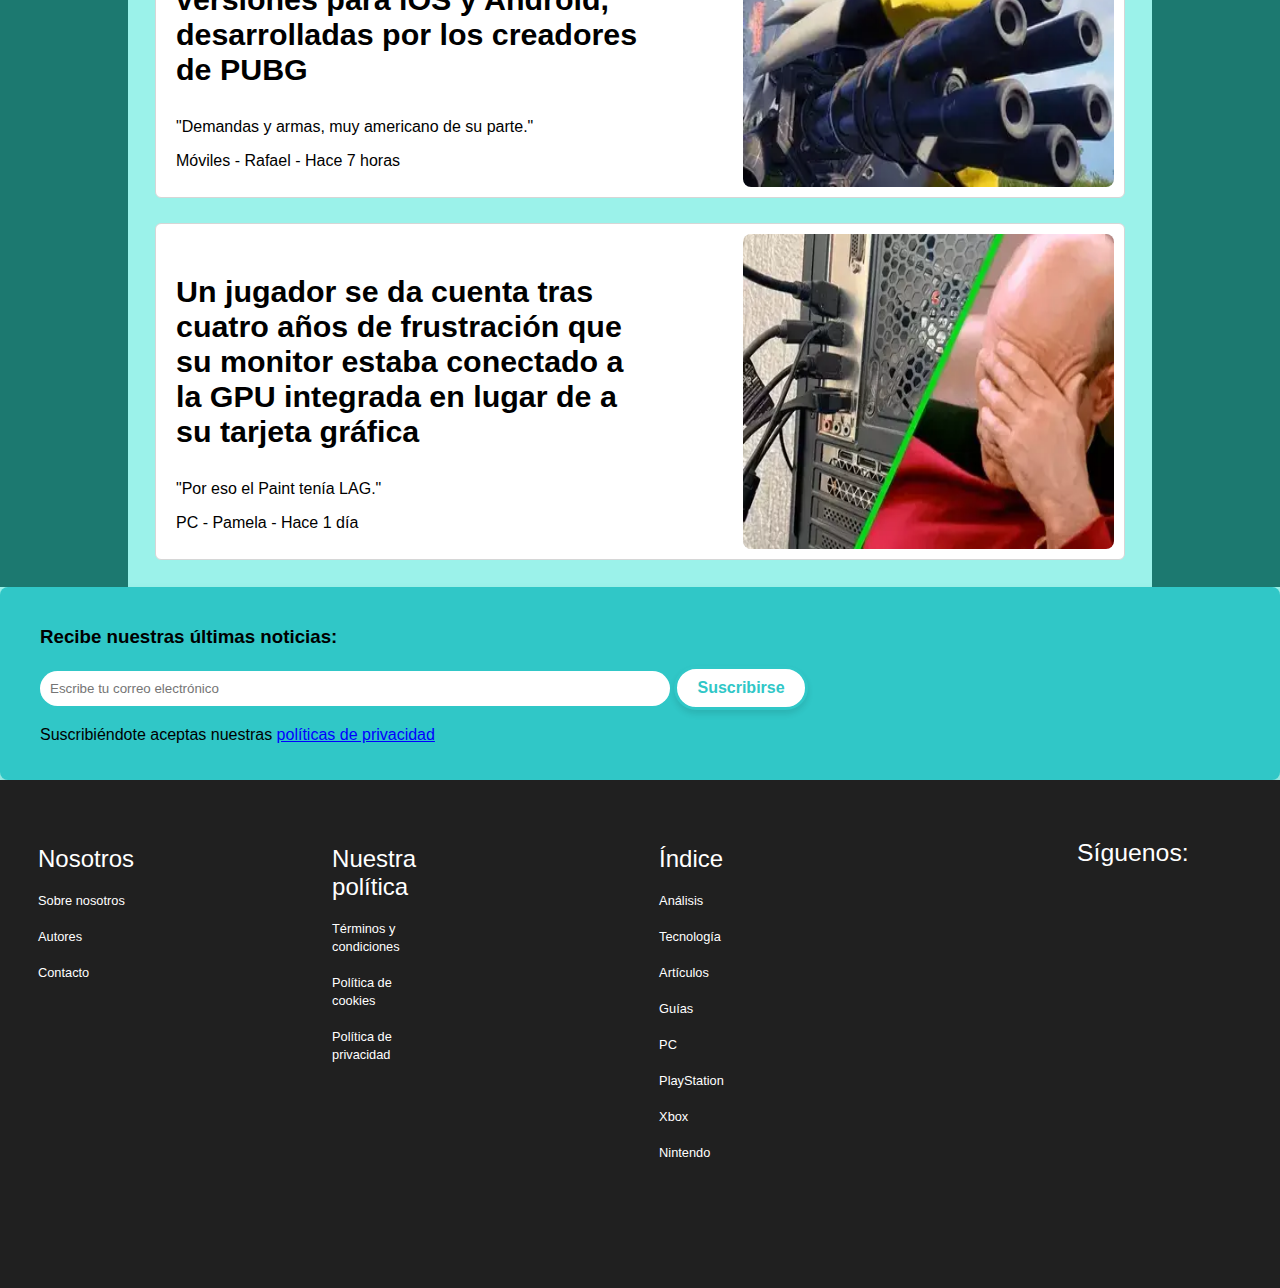
==== commit 3d34f54d: "Update 10.5" ====
--- a/Gamesnow/index.html
+++ b/Gamesnow/index.html
@@ -68,7 +68,7 @@
                         <section class="main-news">
                                 <article class="news-item">
                                     <a href="https://store.steampowered.com/app/2358720/Black_Myth_Wukong/" target="_blank" alt="Black Myth Wukong">
-                                        <img src="./img/black.webp" alt="Análisis 1" loading="eager">
+                                        <img src="./img/dead.webp" alt="Análisis 1" loading="eager">
                                         <h2>Black Myth: Wukong - Análisis</h2>
                                     </a>
                                 </article>
--- a/Gamesnow/css/mediaquery.css
+++ b/Gamesnow/css/mediaquery.css
@@ -144,8 +144,8 @@
     }
 
     #mainplus #main #analisis .main-news .news-item img{
-        width: 100%;
-        height: 100%;
+        width: 100px;
+        height: 100px;
     }
 
     #mainplus #main #analisis .main-news .news-item a h2{
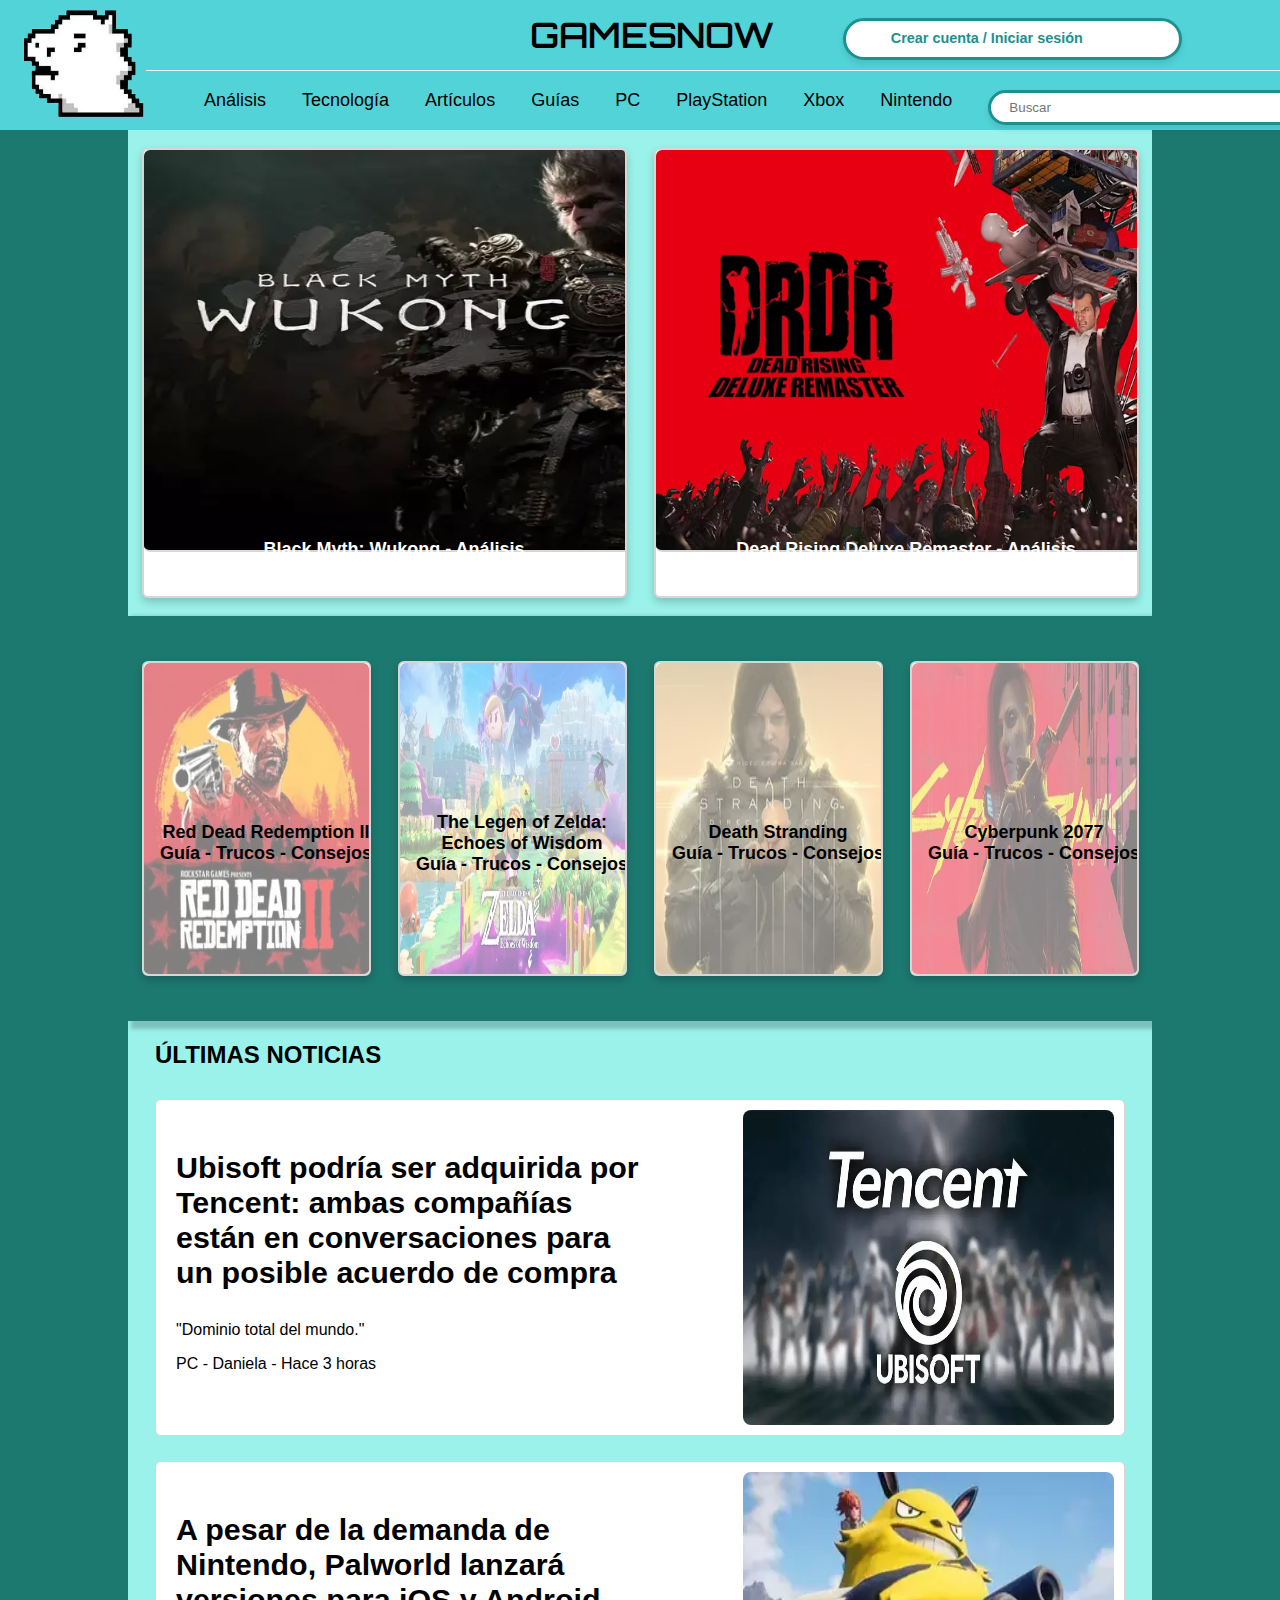
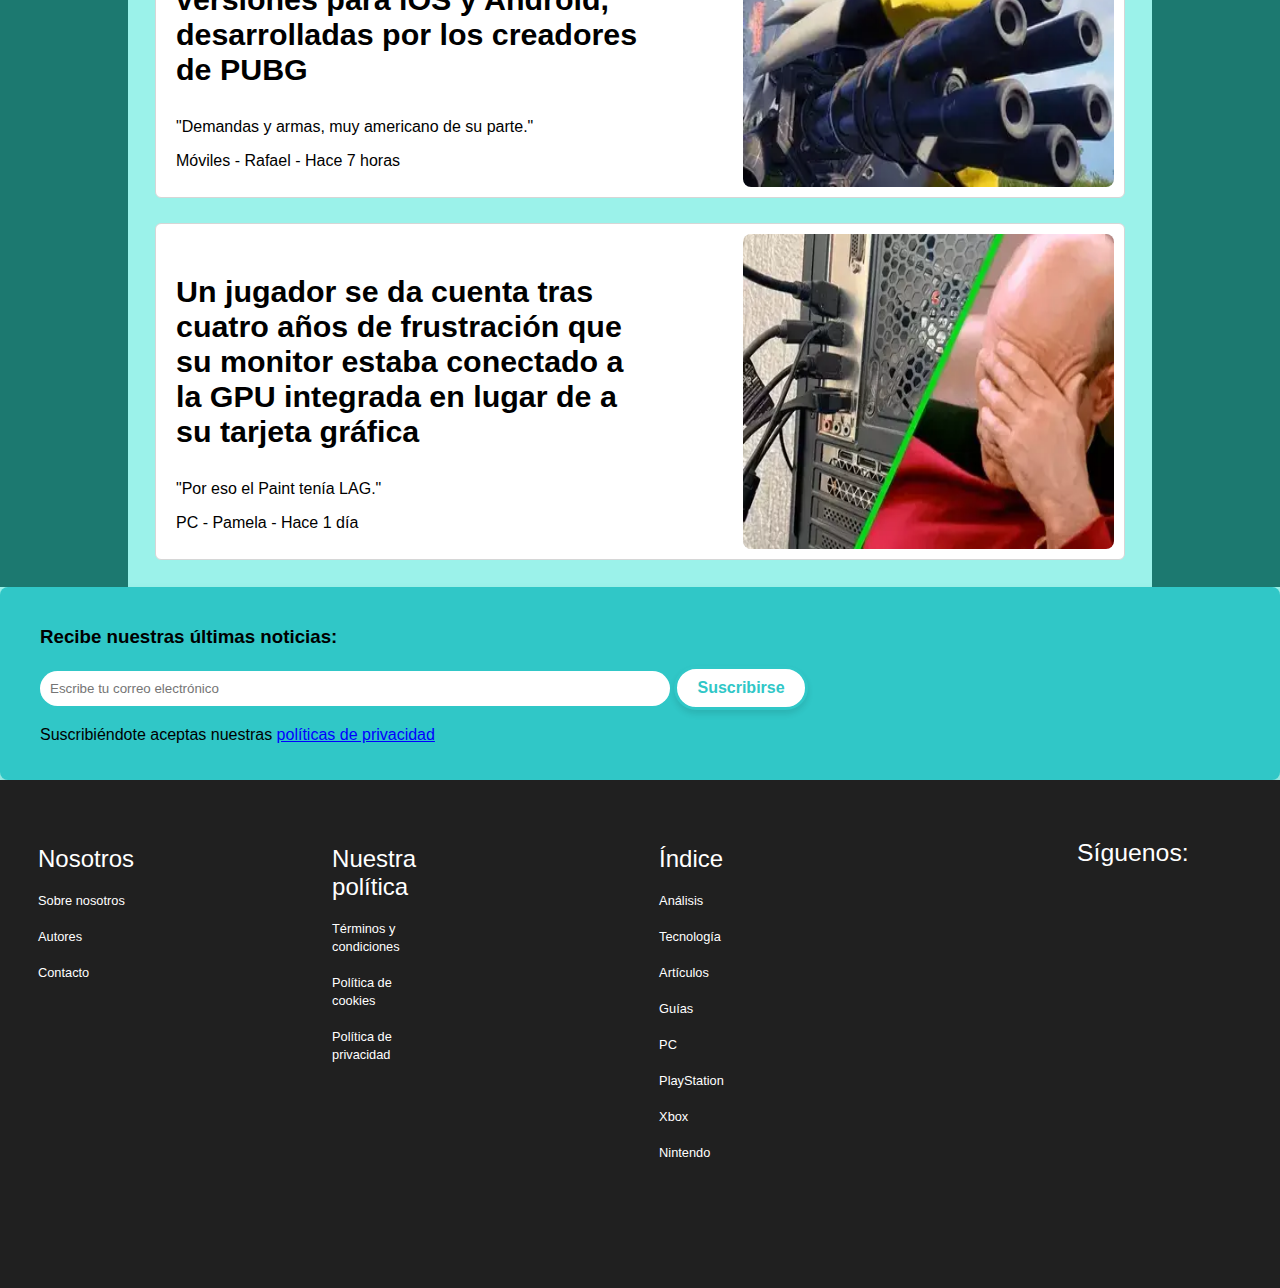
==== commit e0ee2648: "Update 10.4" ====
--- a/Gamesnow/index.html
+++ b/Gamesnow/index.html
@@ -68,7 +68,7 @@
                         <section class="main-news">
                                 <article class="news-item">
                                     <a href="https://store.steampowered.com/app/2358720/Black_Myth_Wukong/" target="_blank" alt="Black Myth Wukong">
-                                        <img src="./img/dead.webp" alt="Análisis 1" loading="eager">
+                                        <img src="./img/black.webp" alt="Análisis 1" loading="eager">
                                         <h2>Black Myth: Wukong - Análisis</h2>
                                     </a>
                                 </article>
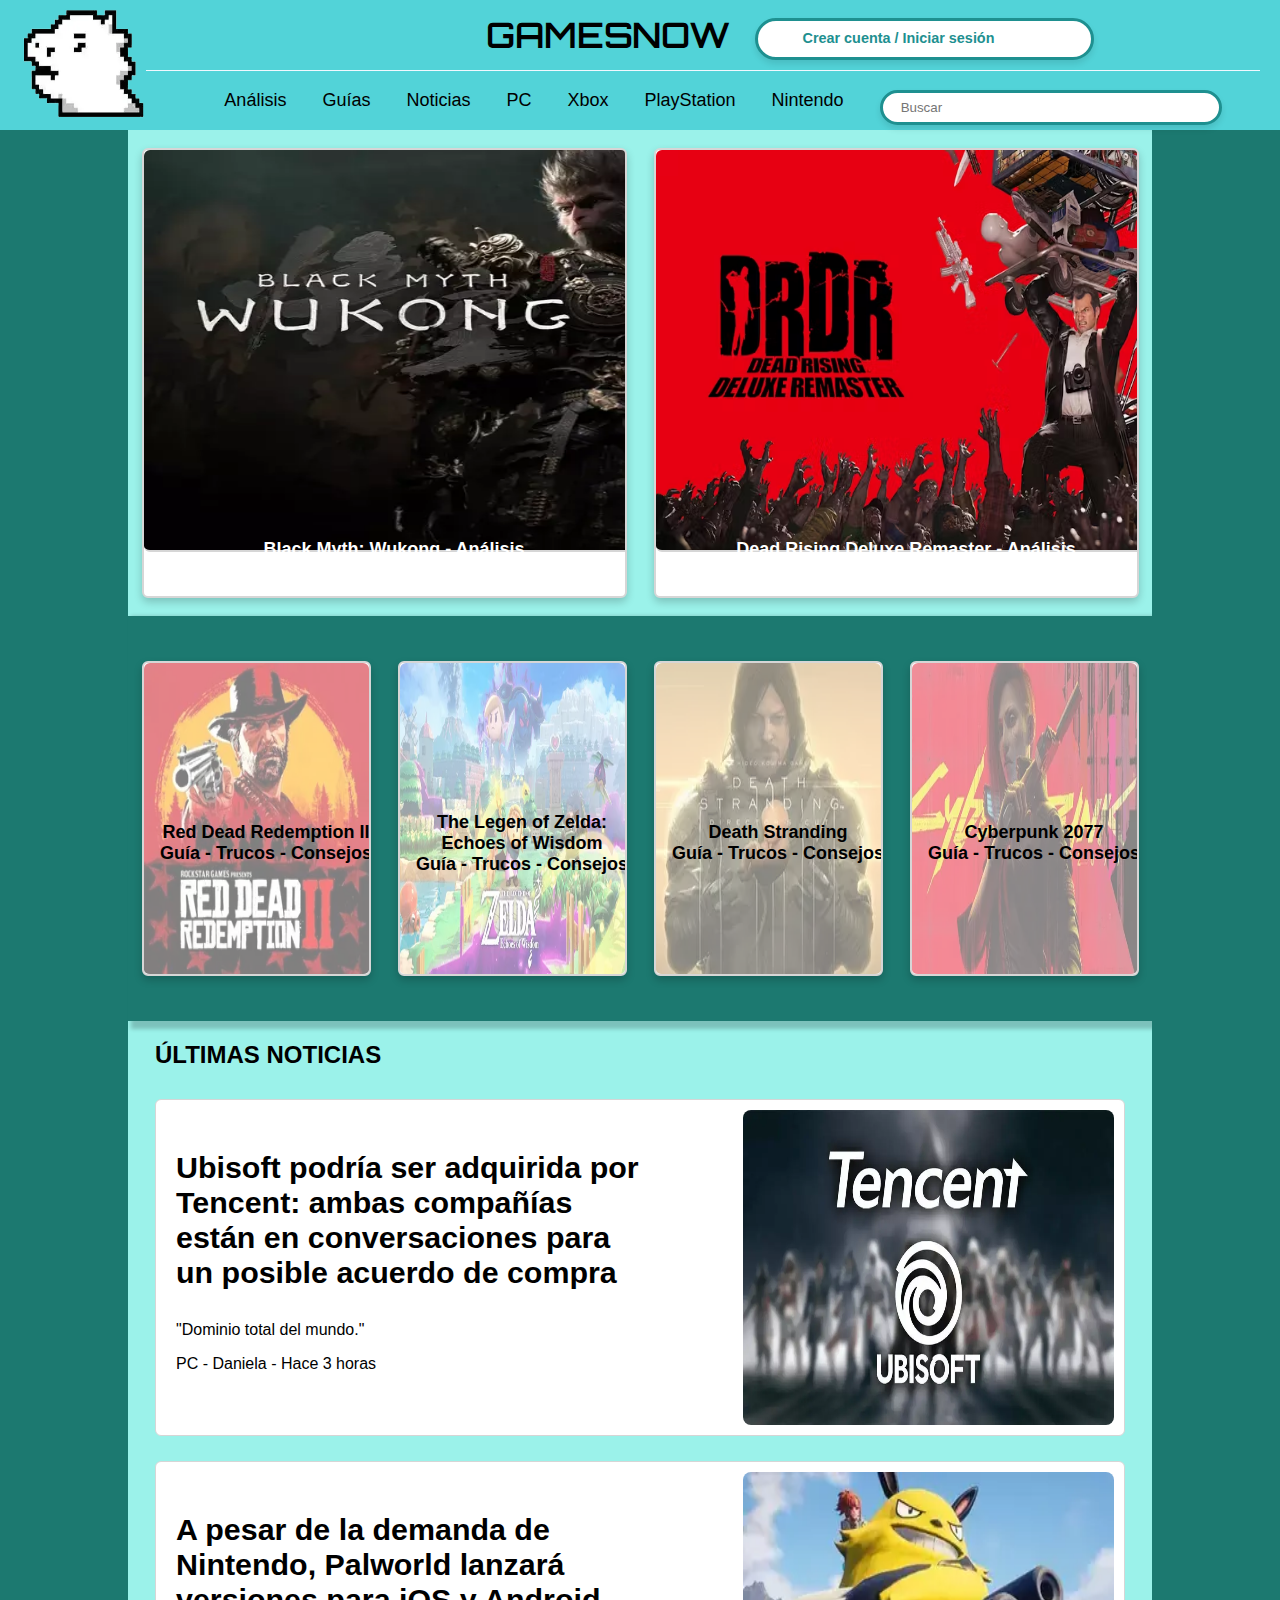
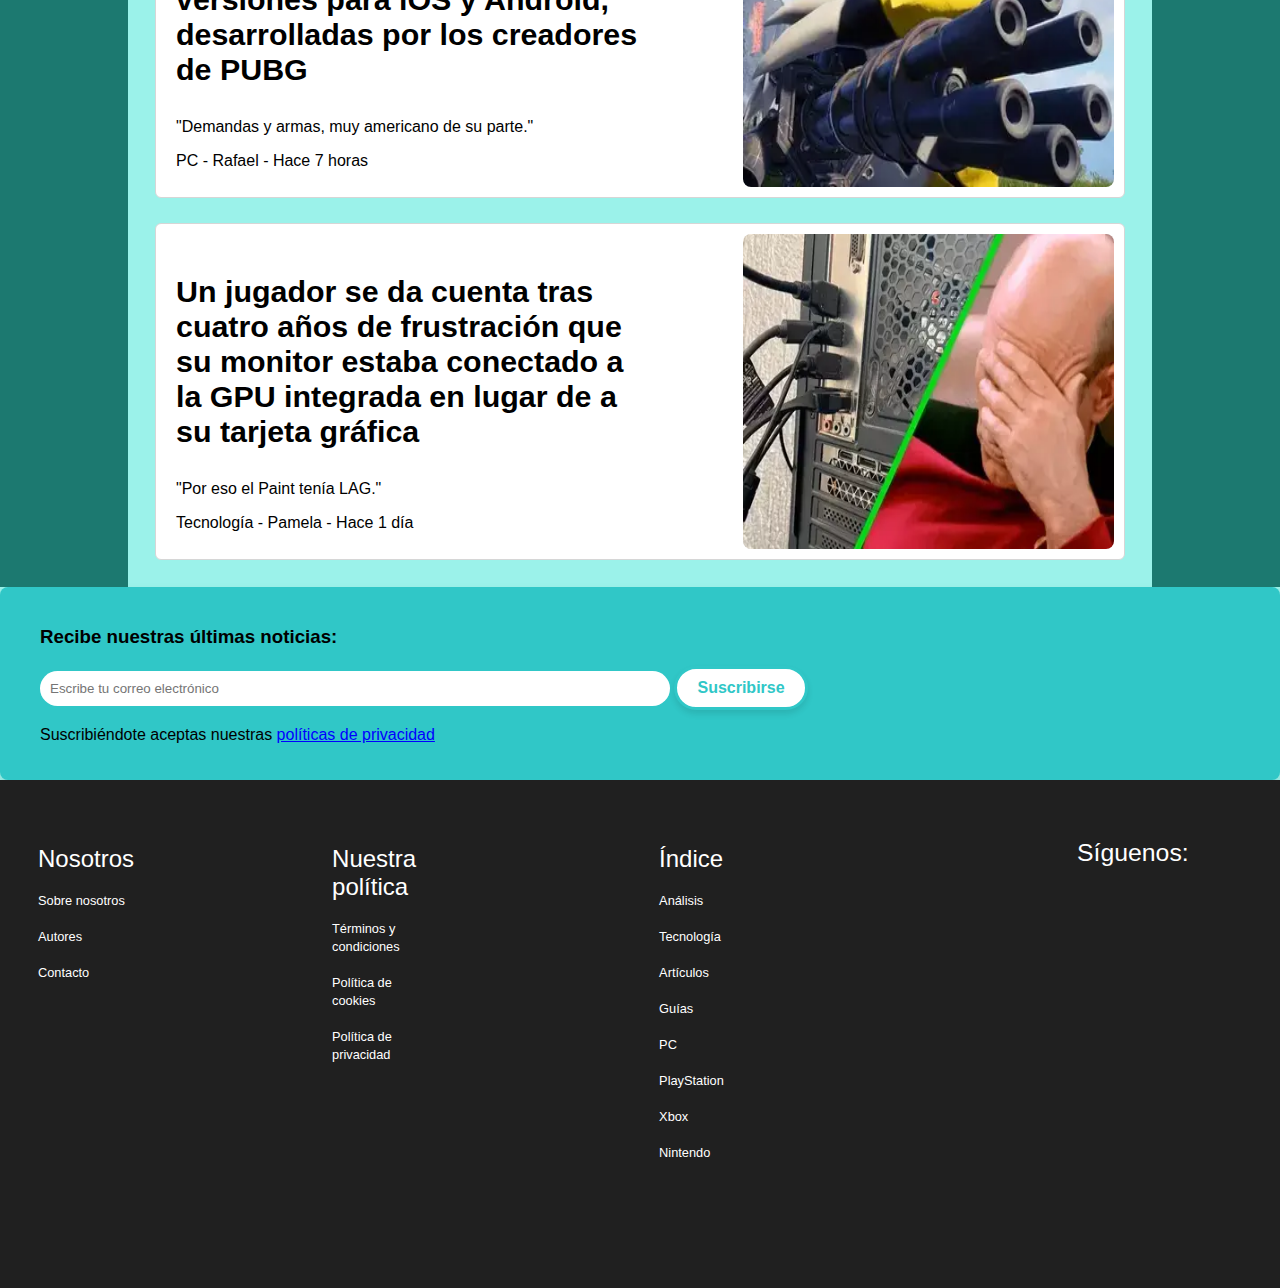
==== commit e8c6f3ef: "20.0" ====
--- a/Gamesnow/index.html
+++ b/Gamesnow/index.html
@@ -35,18 +35,17 @@
                     </div>
 
                     <div id="login">
-                        <a href="iniciar.html" class="login-button"> <i class="fa-solid fa-user user-icon"></i>Crear cuenta / Iniciar sesión</a>
+                        <a href="iniciar.html" class="login-button"> Crear cuenta / Iniciar sesión</a>
                     </div>
                 </div>
                 <div id="barra"></div>
                 <ul>
                     <li><a href="#analisis">Análisis</a></li>
-                    <li><a href="#">Tecnología</a></li>
-                    <li><a href="#articulos">Artículos</a></li>
-                    <li><a href="#guias">Guías</a></li>
-                    <li><a href="#">PC</a></li>
+                    <li><a href="#">Guías</a></li>
+                    <li><a href="#articulos">Noticias</a></li>
+                    <li><a href="#guias">PC</a></li>
+                    <li><a href="#">Xbox</a></li>
                     <li><a href="#">PlayStation</a></li>
-                    <li><a href="#">Xbox</a></li>
                     <li><a href="#">Nintendo</a></li>
                     <li>
                         <div class="search-container">
@@ -132,7 +131,7 @@
                                         <div id="letra">
                                             <h3>A pesar de la demanda de Nintendo, Palworld lanzará versiones para iOS y Android, desarrolladas por los creadores de PUBG</h3>
                                             <p>"Demandas y armas, muy americano de su parte."</p>
-                                            <p>Móviles - Rafael - Hace 7 horas</p>
+                                            <p>PC - Rafael - Hace 7 horas</p>
                                         </div>
                                         <div id="noticia">
                                             <img src="./img/palworld.webp" alt="Noticia 2" width="600" height="400" loading="lazy">
@@ -144,7 +143,7 @@
                                         <div id="letra">
                                             <h3>Un jugador se da cuenta tras cuatro años de frustración que su monitor estaba conectado a la GPU integrada en lugar de a su tarjeta gráfica</h3>
                                             <p>"Por eso el Paint tenía LAG."</p>
-                                            <p>PC - Pamela - Hace 1 día</p>
+                                            <p>Tecnología - Pamela - Hace 1 día</p>
                                         </div>
                                         <div id="noticia">
                                             <img src="./img/lag.webp" alt="Noticia 3" width="600" height="400" loading="lazy">
